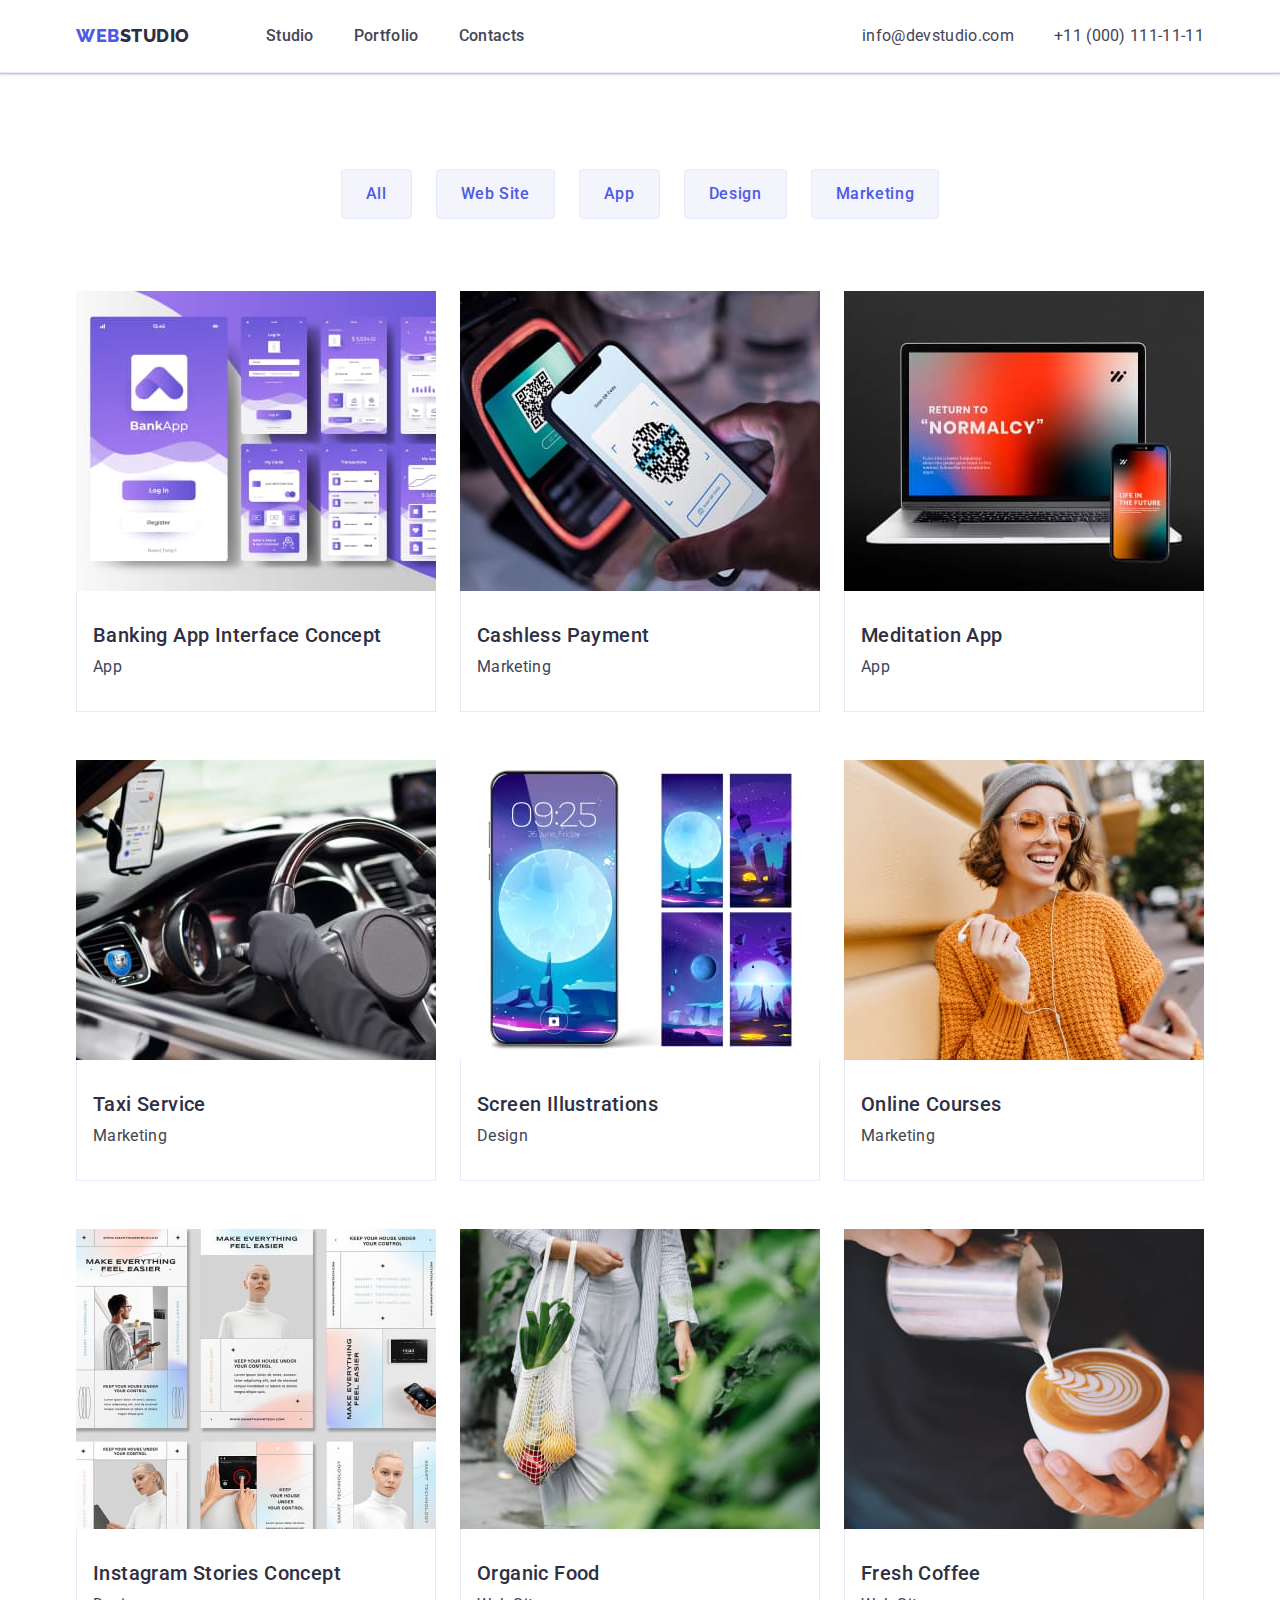
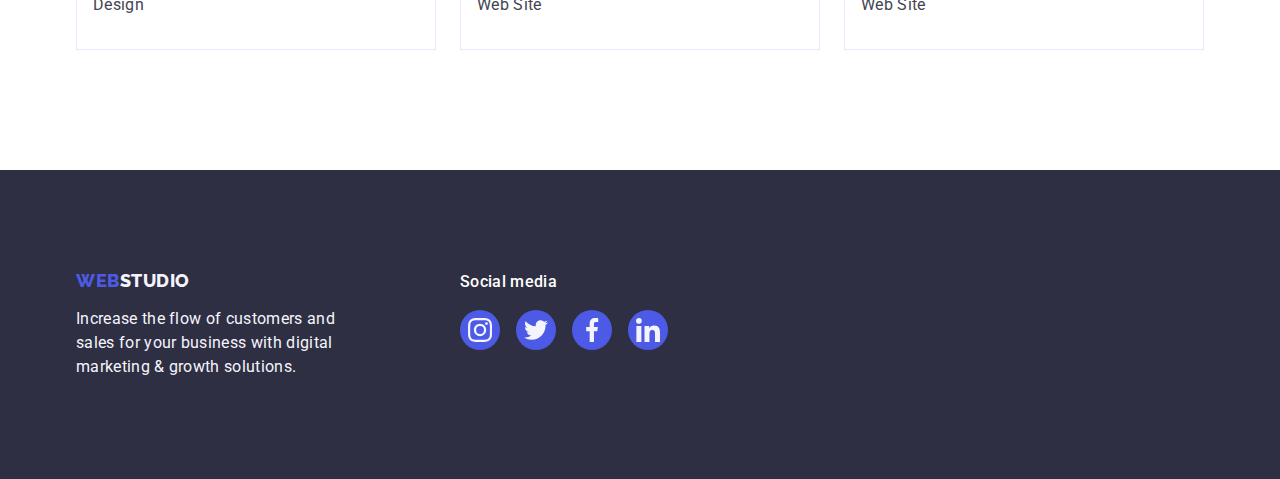
==== portfolio.html @ 44d7fd20 "Initial commit" ====
<!DOCTYPE html>
<html lang="en">
  <head>
    <meta charset="UTF-8" />
    <meta http-equiv="X-UA-Compatible" content="IE=edge" />
    <meta name="viewport" content="width=device-width, initial-scale=1.0" />
    <title>Portfolio</title>
    <link
      rel="stylesheet"
      href="https://cdn.jsdelivr.net/npm/modern-normalize@1.1.0/modern-normalize.min.css"
    />
    <link rel="preconnect" href="https://fonts.googleapis.com" />
    <link rel="preconnect" href="https://fonts.gstatic.com" crossorigin />
    <link
      href="https://fonts.googleapis.com/css2?family=Raleway:wght@800&family=Roboto:wght@400;500;700;900&display=swap"
      rel="stylesheet"
    />
    <link rel="stylesheet" href="./css/styles.css" />
  </head>
  <body>
    <!-- Header -->
    <header class="header">
      <div class="container container-nav">
        <nav class="main-nav">
          <!-- Logo -->
          <a class="link logo" href="./index.html"
            >Web<span class="logo-dark">Studio</span></a
          >
          <!-- Navigation -->
          <ul class="list site-nav">
            <li class="item"><a class="link" href="./index.html">Studio</a></li>
            <li class="item">
              <a class="link" href="./portfolio.html">Portfolio</a>
            </li>
            <li class="item"><a class="link" href="">Contacts</a></li>
          </ul>
        </nav>
        <!-- Contacts -->
        <address class="address container-address">
          <ul class="list address-list">
            <li class="item">
              <a class="link" href="mailto:info@devstudio.com"
                >info@devstudio.com</a
              >
            </li>
            <li class="item">
              <a class="link" href="tel:+110001111111">+11 (000) 111-11-11</a>
            </li>
          </ul>
        </address>
      </div>
    </header>
    <main>
      <section class="section portfolio-section">
        <!-- Page filter -->
        <div class="container">
          <h1 class="section-title visually-hidden">Page Filter</h1>
          <ul class="list filter-list">
            <li><button class="button" type="button">All</button></li>
            <li><button class="button" type="button">Web Site</button></li>
            <li><button class="button" type="button">App</button></li>
            <li><button class="button" type="button">Design</button></li>
            <li><button class="button" type="button">Marketing</button></li>
          </ul>

          <!-- Work examples -->
          <ul class="list portfolio-list">
            <li class="portfolio-item">
              <a class="link portfolio-link" href="">
                <img
                  src="./images/portfolio-images/portf-img-1.jpg"
                  alt="Example of a banking app interface"
                  width="360"
                  height="300"
                />
                <div class="portfolio-descr">
                  <h2 class="sub-title">Banking App Interface Concept</h2>
                  <p class="text">App</p>
                </div>
              </a>
            </li>
            <li class="portfolio-item">
              <a class="link portfolio-link" href="">
                <img
                  src="./images/portfolio-images/portf-img-2.jpg"
                  alt="Example of a cashless payment service"
                  width="360"
                  height="300"
                />
                <div class="portfolio-descr">
                  <h2 class="sub-title">Cashless Payment</h2>
                  <p class="text">Marketing</p>
                </div>
              </a>
            </li>
            <li class="portfolio-item">
              <a class="link portfolio-link" href="">
                <img
                  src="./images/portfolio-images/portf-img-3.jpg"
                  alt="Example of a meditation app"
                  width="360"
                  height="300"
                />
                <div class="portfolio-descr">
                  <h2 class="sub-title">Meditation App</h2>
                  <p class="text">App</p>
                </div>
              </a>
            </li>
            <li class="portfolio-item">
              <a class="link portfolio-link" href="">
                <img
                  src="./images/portfolio-images/portf-img-4.jpg"
                  alt="Example of a taxi service page"
                  width="360"
                  height="300"
                />
                <div class="portfolio-descr">
                  <h2 class="sub-title">Taxi Service</h2>
                  <p class="text">Marketing</p>
                </div>
              </a>
            </li>
            <li class="portfolio-item">
              <a class="link portfolio-link" href="">
                <img
                  src="./images/portfolio-images/portf-img-5.jpg"
                  alt="Example of screen illustration designs"
                  width="360"
                  height="300"
                />
                <div class="portfolio-descr">
                  <h2 class="sub-title">Screen Illustrations</h2>
                  <p class="text">Design</p>
                </div>
              </a>
            </li>
            <li class="portfolio-item">
              <a class="link portfolio-link" href="">
                <img
                  src="./images/portfolio-images/portf-img-6.jpg"
                  alt="Example of a page online courses"
                  width="360"
                  height="300"
                />
                <div class="portfolio-descr">
                  <h2 class="sub-title">Online Courses</h2>
                  <p class="text">Marketing</p>
                </div>
              </a>
            </li>
            <li class="portfolio-item">
              <a class="link portfolio-link" href="">
                <img
                  src="./images/portfolio-images/portf-img-7.jpg"
                  alt="Example of a Instagram stories concept"
                  width="360"
                  height="300"
                />
                <div class="portfolio-descr">
                  <h2 class="sub-title">Instagram Stories Concept</h2>
                  <p class="text">Design</p>
                </div>
              </a>
            </li>
            <li class="portfolio-item">
              <a class="link portfolio-link" href="">
                <img
                  src="./images/portfolio-images/portf-img-8.jpg"
                  alt="Example of a website Organic Food"
                  width="360"
                  height="300"
                />
                <div class="portfolio-descr">
                  <h2 class="sub-title">Organic Food</h2>
                  <p class="text">Web Site</p>
                </div>
              </a>
            </li>
            <li class="portfolio-item">
              <a class="link portfolio-link" href="">
                <img
                  src="./images/portfolio-images/portf-img-9.jpg"
                  alt="Example of a website Fresh Coffee"
                  width="360"
                  height="300"
                />
                <div class="portfolio-descr">
                  <h2 class="sub-title">Fresh Coffee</h2>
                  <p class="text">Web Site</p>
                </div>
              </a>
            </li>
          </ul>
        </div>
      </section>
    </main>
    <!-- Footer section -->
    <footer class="footer">
      <div class="container footer-content">
        <div>
          <a class="link logo" href="./index.html">
            Web<span class="logo-light">Studio</span>
          </a>
          <p class="footer-text">
            Increase the flow of customers and sales for your business with
            digital marketing & growth solutions.
          </p>
        </div>
        <div>
          <h3 class="socials-footer-header">Social media</h3>
          <!-- Socials -->
          <ul class="list footer-socials">
            <li class="footer-socials-item">
              <a class="link footer-socials-link" href="">
                <svg class="footer-socials-icon" width="24" height="24">
                  <use href="./images/icon.svg#instagram"></use>
                </svg>
              </a>
            </li>
            <li class="footer-socials-item">
              <a class="link footer-socials-link" href="">
                <svg class="footer-socials-icon" width="24" height="24">
                  <use href="./images/icon.svg#twitter"></use>
                </svg>
              </a>
            </li>
            <li class="footer-socials-item">
              <a class="link footer-socials-link" href="">
                <svg class="footer-socials-icon" width="24" height="24">
                  <use href="./images/icon.svg#facebook"></use>
                </svg>
              </a>
            </li>
            <li class="footer-socials-item">
              <a class="link footer-socials-link" href="">
                <svg class="footer-socials-icon" width="24" height="24">
                  <use href="./images/icon.svg#linkedin"></use>
                </svg>
              </a>
            </li>
          </ul>
          <!-- Socials end -->
        </div>
      </div>
    </footer>
  </body>
</html>
---- css/styles.css ----
/*
  |============================
  | Root properties
  |============================
*/
:root {
    /* Colors */
    --text-color: #434455;
    --dark-color: #2E2F42;
    --subtle-text: #8E8F99;
    --white-color: #FFFFFF;
    --cloud-color: #F4F4FD;
    --cornflower-accent: #E7E9FC;
    --primary-brand: #4D5AE5;
    --pressed-state-color: #404BBF;
    --success-color: #31D0AA;

}

/*
  |============================
  | Global styles
  |============================
*/
body {
    font-family: "Roboto", sans-serif;
    color: var(--text-color);
    background-color: var(--white-color);
}

/* Global reset */
h1,
h2,
h3,
h4,
h5,
h6,
p {
    margin-top: 0;
    margin-bottom: 0;
}

img {
    display:block;
    max-width: 100%;
    height: auto;
}

/* Global link styles */
.link {
    text-decoration: none;
    color: currentColor;
}

/* Global list styles */
.list {
    list-style: none;
    margin-top: 0;
    margin-bottom: 0;
    padding-left: 0;
}

/* Global container styles */
.container {
    width: 1158px;
    padding-left: 15px;
    padding-right: 15px;
    margin-left: auto;
    margin-right: auto;
}

/* Global button styles*/
.button {
    border: 1px solid var(--cornflower-accent);
    border-radius: 4px;
    padding: 12px 24px;

    text-align: center;
    font-family: inherit;
    font-size: 16px;
    font-weight: 500;
    letter-spacing: 0.04em;
    line-height: 1.5;
    cursor: pointer;

    color: var(--primary-brand);
    background-color: var(--cloud-color);
}

/* Global section styles */
.section {
    padding-top: 120px;
    padding-bottom: 120px;
}

.section-title {
    margin-bottom: 72px;

    font-weight: 700;
    font-size: 36px;
    line-height: 1.1;
    text-transform: capitalize;
    text-align: center;
    color: var(--dark-color);
}

/* Global logo styles */
.logo {
    font-family: "Raleway", sans-serif;
    font-weight: 800;
    font-size: 18px;
    line-height: 1.17;
    letter-spacing: 0.03em;
    text-transform: uppercase;
    align-items: center;
    color: var(--primary-brand);
}

.logo-dark {
    color: var(--dark-color);
}

.logo-light {
    color: var(--cloud-color)
}

/* Global sub-title styles */
.sub-title {
    margin-bottom: 8px;
    font-weight: 500;
    font-size: 20px;
    line-height: 1.2;
    letter-spacing: 0.02em;
    color: var(--dark-color);
}

/* Global text styles */
.text {
    line-height: 1.5;
    letter-spacing: 0.02em;
    color: var(--text-color);
}

/* Global footer styles */
.footer {
    padding-top: 100px;
    padding-bottom: 100px;
    background-color: var(--dark-color);
}

/* Hidden headers */
.visually-hidden {
    position: absolute;
    width: 1px;
    height: 1px;
    margin: -1px;
    border: 0;
    padding: 0;

    white-space: nowrap;
    clip-path: inset(100%);
    clip: rect(0 0 0 0);
    overflow: hidden;
}

/*
  |============================
  | Index styles
  |============================
*/
/* Site nav*/
.header {
    border-bottom: 1px solid var(--cornflower-accent);
    box-shadow: 
        0px 2px 1px rgba(46, 47, 66, 0.08), 
        0px 1px 1px rgba(46, 47, 66, 0.16), 
        0px 1px 6px rgba(46, 47, 66, 0.08);
}

.container-nav {
    display: flex;
    align-items: center;
}

.main-nav {
    display: flex;
    align-items: center;
}
.logo {
    margin-right: 76px;
}

.site-nav {
    display: flex;
    /* margin-left: 76px; */
    gap: 40px;
}

/* .site-nav .item:not(:last-child) {
    margin-right: 40px;
} */

.site-nav .link {
    display: block;
    padding-top: 24px;
    padding-bottom: 24px;

    font-weight: 500;
    line-height: 1.5;
    letter-spacing: 0.02em;
}

.site-nav .link:hover,
.link:focus {
    color: var(--pressed-state-color);
}

/* Contacts */
.container-address {
    display: flex;
    margin-left: auto;
}

.address-list {
    display: flex;
    gap: 40px;
}

/* .address-list .item + .item {
    margin-left: 40px;
} */

.address {
    font-style: normal;
}

.address .link {
    line-height: 1.5;
    letter-spacing: 0.02em;
}

.address .link:hover,
.link:focus {
    color: var(--pressed-state-color)
}

/* Hero */
.hero {
    max-width: 1440px;
    margin-left: auto;
    margin-right: auto;
    padding-top: 188px;
    padding-bottom: 188px;

    background-image: linear-gradient(rgba(46, 47, 66, 0.7), 
    rgba(46, 47, 66, 0.7)), 
    url(../images/hero-image/people-office.jpg);
    background-color: var(--dark-color);
    background-repeat: no-repeat;
    background-position: center;
    background-size: cover;
    
}

.hero-title {
    display: block;
    margin-left: auto;
    margin-right: auto;
    margin-bottom: 48px;
    max-width: 496px; 

    font-weight: 700;
    font-size: 56px;
    line-height: 1.07;
    text-align: center;
    letter-spacing: 0.02em;
    color: var(--white-color);
}

.hero .button {
    display: block;
    margin-left: auto;
    margin-right: auto;
    min-width: 169px;
    height: 56px;
    border: none;

    color: var(--white-color);
    background-color: var(--primary-brand);
}

.hero .button:hover,
.button:focus {
    background-color: var(--pressed-state-color)
}

/* Benefits */
.benefits-section {
    padding-bottom: 0;
    padding-left: 0;
    padding-right: 0;
}

.benefits-list {
    display: flex;
    flex-wrap: wrap;
    gap: 24px;
}

.benefits-descr {
    flex-basis: calc((100% - 72px) / 4);
}

.benefits-bgc-icon {
    display: flex;
    justify-content: center;
    align-items: center;
    
    margin-bottom: 8px;
    width: 264px;
    height: 112px;

    background-color: var(--cloud-color);
    border-radius: 4px;
}

/* Services */
.services-list {
    display: flex;
    flex-wrap: wrap;
    gap: 24px;
}

.services-descr {
    flex-basis: calc((100% - 48px) / 3);
}

/* Team */
.team-section {
    background-color: var(--cloud-color);
}

.team-list {
    display: flex;
    flex-wrap: wrap;
    gap: 24px;
}

.team-list .team-card {
    flex-basis: calc((100% - 72px) / 4);
}

.team-card {
    background-color: var(--white-color);
    border-top-left-radius: 0px;
    border-top-right-radius: 0px;
    border-bottom-right-radius: 4px;
    border-bottom-left-radius: 4px;
    box-shadow:
        0px 1px 6px rgba(46, 47, 66, 0.08),
        0px 1px 1px rgba(46, 47, 66, 0.16),
        0px 2px 1px rgba(46, 47, 66, 0.08);
}

.team-descr {
    padding-top: 32px;
    padding-bottom: 32px;
    padding-left: 0;
    padding-right: 0; 
}

.team-list .sub-title {
    text-align: center;
}

.member-descr {
    text-align: center;
    margin-bottom: 8px;
}

/* Socials icons */
.socials-list {
    display: flex;
    justify-content: center;
    gap: 24px;
}

.socials-link {
    display: flex;
    justify-content: center;
    align-items: center;

    width: 40px;
    height: 40px;

    background-color: var(--primary-brand);
    border-radius: 50%;
}

.socials-icon {
    fill: var(--cloud-color);
}

.socials-link:hover,
.socials-link:focus {
    background-color: var(--pressed-state-color);
}

/* Customers section */
.customers-list {
    display: flex;
    justify-content: center;
    align-items: center;
    gap: 24px;
}

.customers-item {
    width: calc((100% - 120px) / 6);
    height: 88px;
}

.customers-link {
    display: flex;
    justify-content: center;
    align-items: center;

    padding: 16px 32px;
    height: 100%;


    color: var(--subtle-text);
    border: 1px solid var(--subtle-text);
    border-radius: 4px;
}

.customers-icon {
    fill: currentColor;
}

.customers-link:hover,
.customers-link:focus {
    border: 1px solid var(--pressed-state-color);
    color: var(--pressed-state-color);
}


/* Footer section */
.footer-content {
    display: flex;
    align-items: baseline;
    gap: 120px;
}

.footer .logo {
    display: inline-block;

    margin-bottom: 16px;
}
.footer-text {
    display: block;
    margin-right: auto;

    width: 264px;

    line-height: 1.5;
    letter-spacing: 0.02em;
    color: var(--cloud-color);
}

.socials-footer-header {
    margin-bottom: 16px;

    font-weight: 500;
    font-size: 16px;
    line-height: 0.5;
    letter-spacing: 0.02em;
    line-height: 1.5;

    color: var(--white-color);
}

/* Footer socials */
.footer-socials {
    display: flex;
    justify-content: center;
    gap: 16px;
}

.footer-socials-link {
    display: flex;
    justify-content: center;
    align-items: center;

    width: 40px;
    height: 40px;

    background-color: var(--primary-brand);
    border-radius: 50%;
}

.footer-socials-icon {
    fill: var(--cloud-color);
}

.footer-socials-link:hover,
.footer-socials-link:focus {
    background-color: var(--success-color);
}

/*
  |============================
  | Portfolio styles
  |============================
*/
.portfolio-section {
    padding-top: 96px;
    padding-bottom: 120px;
}

/* Page filter */
.filter-list {
    display: flex;
    justify-content: center;
    gap: 24px;

    margin-bottom: 72px;
}

.filter-list .button:hover,
.button:focus {
    border-radius: 4px;
    border: 1px solid transparent;
    box-shadow: 0px 3px 1px rgba(0, 0, 0, 0.1), 0px 2px 1px rgba(0, 0, 0, 0.08), 0px 2px 2px rgba(0, 0, 0, 0.12);
    
    color: var(--white-color);
    background-color: var(--pressed-state-color);
}

/* Work examples */
.portfolio-link {
    display: block;
}

.portfolio-link:hover,
.portfolio-link:focus {
    box-shadow:
        0px 1px 6px rgba(46, 47, 66, 0.08),
        0px 1px 1px rgba(46, 47, 66, 0.16),
        0px 2px 1px rgba(46, 47, 66, 0.08);
}

.portfolio-list {
    display: flex;
    flex-wrap: wrap;
    row-gap: 48px;
    column-gap: 24px;
}

.portfolio-item {
    flex-basis: calc((100% - 48px) / 3);
}

.portfolio-descr {
    padding-top: 32px;
    padding-bottom: 32px;
    padding-right: 16px;
    padding-left: 16px;

    border: 1px solid var(--cornflower-accent);
    border-top: none;
}
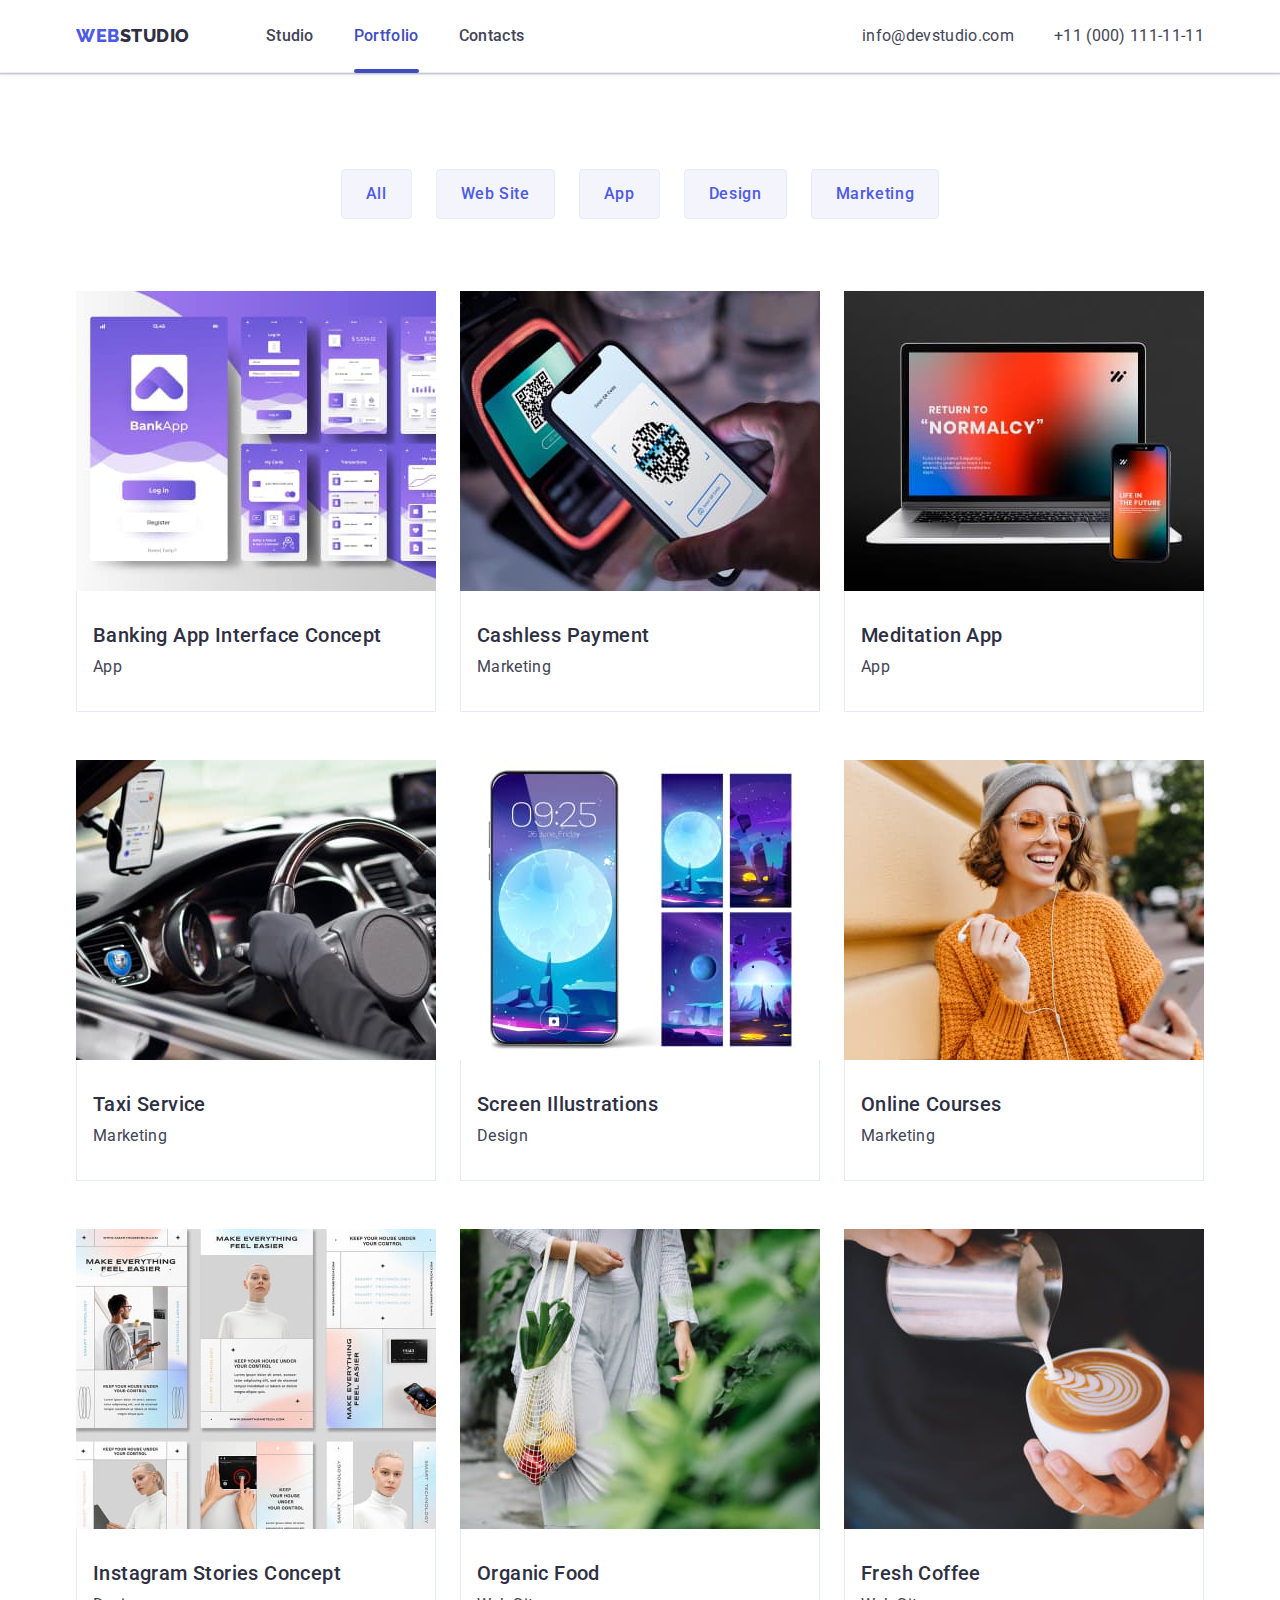
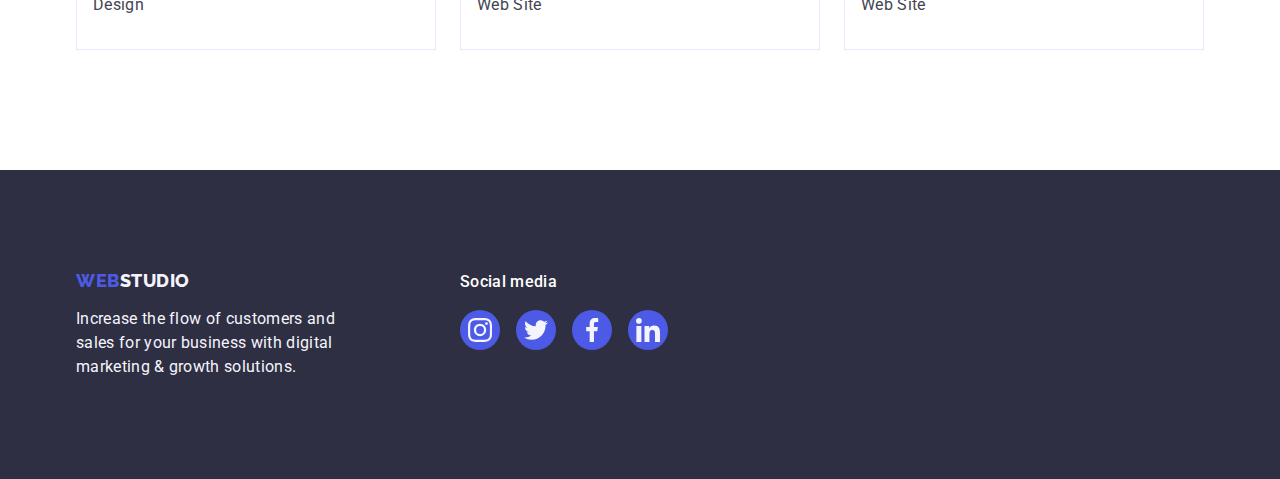
==== commit d7f7438c: "hw-05 commit 2" ====
--- a/portfolio.html
+++ b/portfolio.html
@@ -24,13 +24,13 @@
         <nav class="main-nav">
           <!-- Logo -->
           <a class="link logo" href="./index.html"
-            >Web<span class="logo-dark">Studio</span></a
-          >
+            >Web<span class="logo-dark">Studio</span>
+          </a>
           <!-- Navigation -->
           <ul class="list site-nav">
             <li class="item"><a class="link" href="./index.html">Studio</a></li>
             <li class="item">
-              <a class="link" href="./portfolio.html">Portfolio</a>
+              <a class="link current" href="./portfolio.html">Portfolio</a>
             </li>
             <li class="item"><a class="link" href="">Contacts</a></li>
           </ul>
@@ -40,8 +40,8 @@
           <ul class="list address-list">
             <li class="item">
               <a class="link" href="mailto:info@devstudio.com"
-                >info@devstudio.com</a
-              >
+                >info@devstudio.com
+              </a>
             </li>
             <li class="item">
               <a class="link" href="tel:+110001111111">+11 (000) 111-11-11</a>
@@ -62,17 +62,25 @@
             <li><button class="button" type="button">Design</button></li>
             <li><button class="button" type="button">Marketing</button></li>
           </ul>
-
           <!-- Work examples -->
           <ul class="list portfolio-list">
             <li class="portfolio-item">
               <a class="link portfolio-link" href="">
-                <img
-                  src="./images/portfolio-images/portf-img-1.jpg"
-                  alt="Example of a banking app interface"
-                  width="360"
-                  height="300"
-                />
+                <div class="product-wrapper">
+                  <img
+                    src="./images/portfolio-images/portf-img-1.jpg"
+                    alt="Example of a banking app interface"
+                    width="360"
+                    height="300"
+                  />
+                  <div class="overlay">
+                    <p class="overlay-descr">
+                      14 Stylish and User-Friendly App Design Concepts · Task
+                      Manager App · Calorie Tracker App · Exotic Fruit Ecommerce
+                      App · Cloud Storage App
+                    </p>
+                  </div>
+                </div>
                 <div class="portfolio-descr">
                   <h2 class="sub-title">Banking App Interface Concept</h2>
                   <p class="text">App</p>
@@ -81,12 +89,21 @@
             </li>
             <li class="portfolio-item">
               <a class="link portfolio-link" href="">
-                <img
-                  src="./images/portfolio-images/portf-img-2.jpg"
-                  alt="Example of a cashless payment service"
-                  width="360"
-                  height="300"
-                />
+                <div class="product-wrapper">
+                  <img
+                    src="./images/portfolio-images/portf-img-2.jpg"
+                    alt="Example of a banking app interface"
+                    width="360"
+                    height="300"
+                  />
+                  <div class="overlay">
+                    <p class="overlay-descr">
+                      14 Stylish and User-Friendly App Design Concepts · Task
+                      Manager App · Calorie Tracker App · Exotic Fruit Ecommerce
+                      App · Cloud Storage App
+                    </p>
+                  </div>
+                </div>
                 <div class="portfolio-descr">
                   <h2 class="sub-title">Cashless Payment</h2>
                   <p class="text">Marketing</p>
@@ -95,12 +112,21 @@
             </li>
             <li class="portfolio-item">
               <a class="link portfolio-link" href="">
-                <img
-                  src="./images/portfolio-images/portf-img-3.jpg"
-                  alt="Example of a meditation app"
-                  width="360"
-                  height="300"
-                />
+                <div class="product-wrapper">
+                  <img
+                    src="./images/portfolio-images/portf-img-3.jpg"
+                    alt="Example of a banking app interface"
+                    width="360"
+                    height="300"
+                  />
+                  <div class="overlay">
+                    <p class="overlay-descr">
+                      14 Stylish and User-Friendly App Design Concepts · Task
+                      Manager App · Calorie Tracker App · Exotic Fruit Ecommerce
+                      App · Cloud Storage App
+                    </p>
+                  </div>
+                </div>
                 <div class="portfolio-descr">
                   <h2 class="sub-title">Meditation App</h2>
                   <p class="text">App</p>
@@ -109,12 +135,21 @@
             </li>
             <li class="portfolio-item">
               <a class="link portfolio-link" href="">
-                <img
-                  src="./images/portfolio-images/portf-img-4.jpg"
-                  alt="Example of a taxi service page"
-                  width="360"
-                  height="300"
-                />
+                <div class="product-wrapper">
+                  <img
+                    src="./images/portfolio-images/portf-img-4.jpg"
+                    alt="Example of a banking app interface"
+                    width="360"
+                    height="300"
+                  />
+                  <div class="overlay">
+                    <p class="overlay-descr">
+                      14 Stylish and User-Friendly App Design Concepts · Task
+                      Manager App · Calorie Tracker App · Exotic Fruit Ecommerce
+                      App · Cloud Storage App
+                    </p>
+                  </div>
+                </div>
                 <div class="portfolio-descr">
                   <h2 class="sub-title">Taxi Service</h2>
                   <p class="text">Marketing</p>
@@ -123,12 +158,21 @@
             </li>
             <li class="portfolio-item">
               <a class="link portfolio-link" href="">
-                <img
-                  src="./images/portfolio-images/portf-img-5.jpg"
-                  alt="Example of screen illustration designs"
-                  width="360"
-                  height="300"
-                />
+                <div class="product-wrapper">
+                  <img
+                    src="./images/portfolio-images/portf-img-5.jpg"
+                    alt="Example of a banking app interface"
+                    width="360"
+                    height="300"
+                  />
+                  <div class="overlay">
+                    <p class="overlay-descr">
+                      14 Stylish and User-Friendly App Design Concepts · Task
+                      Manager App · Calorie Tracker App · Exotic Fruit Ecommerce
+                      App · Cloud Storage App
+                    </p>
+                  </div>
+                </div>
                 <div class="portfolio-descr">
                   <h2 class="sub-title">Screen Illustrations</h2>
                   <p class="text">Design</p>
@@ -137,12 +181,21 @@
             </li>
             <li class="portfolio-item">
               <a class="link portfolio-link" href="">
-                <img
-                  src="./images/portfolio-images/portf-img-6.jpg"
-                  alt="Example of a page online courses"
-                  width="360"
-                  height="300"
-                />
+                <div class="product-wrapper">
+                  <img
+                    src="./images/portfolio-images/portf-img-6.jpg"
+                    alt="Example of a banking app interface"
+                    width="360"
+                    height="300"
+                  />
+                  <div class="overlay">
+                    <p class="overlay-descr">
+                      14 Stylish and User-Friendly App Design Concepts · Task
+                      Manager App · Calorie Tracker App · Exotic Fruit Ecommerce
+                      App · Cloud Storage App
+                    </p>
+                  </div>
+                </div>
                 <div class="portfolio-descr">
                   <h2 class="sub-title">Online Courses</h2>
                   <p class="text">Marketing</p>
@@ -151,12 +204,21 @@
             </li>
             <li class="portfolio-item">
               <a class="link portfolio-link" href="">
-                <img
-                  src="./images/portfolio-images/portf-img-7.jpg"
-                  alt="Example of a Instagram stories concept"
-                  width="360"
-                  height="300"
-                />
+                <div class="product-wrapper">
+                  <img
+                    src="./images/portfolio-images/portf-img-7.jpg"
+                    alt="Example of a banking app interface"
+                    width="360"
+                    height="300"
+                  />
+                  <div class="overlay">
+                    <p class="overlay-descr">
+                      14 Stylish and User-Friendly App Design Concepts · Task
+                      Manager App · Calorie Tracker App · Exotic Fruit Ecommerce
+                      App · Cloud Storage App
+                    </p>
+                  </div>
+                </div>
                 <div class="portfolio-descr">
                   <h2 class="sub-title">Instagram Stories Concept</h2>
                   <p class="text">Design</p>
@@ -165,12 +227,21 @@
             </li>
             <li class="portfolio-item">
               <a class="link portfolio-link" href="">
-                <img
-                  src="./images/portfolio-images/portf-img-8.jpg"
-                  alt="Example of a website Organic Food"
-                  width="360"
-                  height="300"
-                />
+                <div class="product-wrapper">
+                  <img
+                    src="./images/portfolio-images/portf-img-8.jpg"
+                    alt="Example of a banking app interface"
+                    width="360"
+                    height="300"
+                  />
+                  <div class="overlay">
+                    <p class="overlay-descr">
+                      14 Stylish and User-Friendly App Design Concepts · Task
+                      Manager App · Calorie Tracker App · Exotic Fruit Ecommerce
+                      App · Cloud Storage App
+                    </p>
+                  </div>
+                </div>
                 <div class="portfolio-descr">
                   <h2 class="sub-title">Organic Food</h2>
                   <p class="text">Web Site</p>
@@ -179,12 +250,21 @@
             </li>
             <li class="portfolio-item">
               <a class="link portfolio-link" href="">
-                <img
-                  src="./images/portfolio-images/portf-img-9.jpg"
-                  alt="Example of a website Fresh Coffee"
-                  width="360"
-                  height="300"
-                />
+                <div class="product-wrapper">
+                  <img
+                    src="./images/portfolio-images/portf-img-9.jpg"
+                    alt="Example of a banking app interface"
+                    width="360"
+                    height="300"
+                  />
+                  <div class="overlay">
+                    <p class="overlay-descr">
+                      14 Stylish and User-Friendly App Design Concepts · Task
+                      Manager App · Calorie Tracker App · Exotic Fruit Ecommerce
+                      App · Cloud Storage App
+                    </p>
+                  </div>
+                </div>
                 <div class="portfolio-descr">
                   <h2 class="sub-title">Fresh Coffee</h2>
                   <p class="text">Web Site</p>
--- a/css/styles.css
+++ b/css/styles.css
@@ -11,9 +11,12 @@
     --white-color: #FFFFFF;
     --cloud-color: #F4F4FD;
     --cornflower-accent: #E7E9FC;
+    --modal-bcg: #FCFCFC;
     --primary-brand: #4D5AE5;
     --pressed-state-color: #404BBF;
     --success-color: #31D0AA;
+
+
 
 }
 
@@ -41,7 +44,8 @@
 }
 
 img {
-    display:block;
+    display: block;
+
     max-width: 100%;
     height: auto;
 }
@@ -54,26 +58,30 @@
 
 /* Global list styles */
 .list {
-    list-style: none;
     margin-top: 0;
     margin-bottom: 0;
     padding-left: 0;
+
+    list-style: none;
 }
 
 /* Global container styles */
 .container {
     width: 1158px;
+
     padding-left: 15px;
     padding-right: 15px;
     margin-left: auto;
     margin-right: auto;
+  
 }
 
 /* Global button styles*/
 .button {
+    padding: 12px 24px;
+
+    border-radius: 4px;
     border: 1px solid var(--cornflower-accent);
-    border-radius: 4px;
-    padding: 12px 24px;
 
     text-align: center;
     font-family: inherit;
@@ -91,6 +99,8 @@
 .section {
     padding-top: 120px;
     padding-bottom: 120px;
+    margin-left: auto;
+    margin-right: auto;
 }
 
 .section-title {
@@ -101,6 +111,7 @@
     line-height: 1.1;
     text-transform: capitalize;
     text-align: center;
+
     color: var(--dark-color);
 }
 
@@ -113,6 +124,7 @@
     letter-spacing: 0.03em;
     text-transform: uppercase;
     align-items: center;
+
     color: var(--primary-brand);
 }
 
@@ -127,10 +139,12 @@
 /* Global sub-title styles */
 .sub-title {
     margin-bottom: 8px;
+
     font-weight: 500;
     font-size: 20px;
     line-height: 1.2;
     letter-spacing: 0.02em;
+
     color: var(--dark-color);
 }
 
@@ -138,6 +152,7 @@
 .text {
     line-height: 1.5;
     letter-spacing: 0.02em;
+
     color: var(--text-color);
 }
 
@@ -145,12 +160,14 @@
 .footer {
     padding-top: 100px;
     padding-bottom: 100px;
+
     background-color: var(--dark-color);
 }
 
 /* Hidden headers */
 .visually-hidden {
     position: absolute;
+
     width: 1px;
     height: 1px;
     margin: -1px;
@@ -186,22 +203,20 @@
     display: flex;
     align-items: center;
 }
+
 .logo {
     margin-right: 76px;
 }
 
 .site-nav {
     display: flex;
-    /* margin-left: 76px; */
     gap: 40px;
 }
-
-/* .site-nav .item:not(:last-child) {
-    margin-right: 40px;
-} */
 
 .site-nav .link {
     display: block;
+    position: relative;
+
     padding-top: 24px;
     padding-bottom: 24px;
 
@@ -215,9 +230,28 @@
     color: var(--pressed-state-color);
 }
 
+.current {
+    color: var(--pressed-state-color);
+}
+
+.current::after {
+    content: "";
+    position: absolute;
+    bottom: -1px;
+    left: 0;
+    display: block;
+
+    width: 100%;
+    height: 4px;
+
+    border-radius: 2px;
+    background-color: var(--pressed-state-color);
+}
+
 /* Contacts */
 .container-address {
     display: flex;
+
     margin-left: auto;
 }
 
@@ -225,10 +259,6 @@
     display: flex;
     gap: 40px;
 }
-
-/* .address-list .item + .item {
-    margin-left: 40px;
-} */
 
 .address {
     font-style: normal;
@@ -246,11 +276,12 @@
 
 /* Hero */
 .hero {
-    max-width: 1440px;
     margin-left: auto;
     margin-right: auto;
     padding-top: 188px;
     padding-bottom: 188px;
+
+    max-width: 1440px;
 
     background-image: linear-gradient(rgba(46, 47, 66, 0.7), 
     rgba(46, 47, 66, 0.7)), 
@@ -264,27 +295,32 @@
 
 .hero-title {
     display: block;
+
+    max-width: 496px;
+
     margin-left: auto;
     margin-right: auto;
     margin-bottom: 48px;
-    max-width: 496px; 
 
     font-weight: 700;
     font-size: 56px;
     line-height: 1.07;
     text-align: center;
     letter-spacing: 0.02em;
+
     color: var(--white-color);
 }
 
 .hero .button {
     display: block;
+    
+    min-width: 169px;
+    height: 56px;
+
     margin-left: auto;
     margin-right: auto;
-    min-width: 169px;
-    height: 56px;
+    
     border: none;
-
     color: var(--white-color);
     background-color: var(--primary-brand);
 }
@@ -316,10 +352,11 @@
     justify-content: center;
     align-items: center;
     
-    margin-bottom: 8px;
     width: 264px;
     height: 112px;
 
+    margin-bottom: 8px;
+    
     background-color: var(--cloud-color);
     border-radius: 4px;
 }
@@ -424,10 +461,10 @@
     justify-content: center;
     align-items: center;
 
+    height: 100%;
+    
     padding: 16px 32px;
-    height: 100%;
-
-
+    
     color: var(--subtle-text);
     border: 1px solid var(--subtle-text);
     border-radius: 4px;
@@ -456,11 +493,13 @@
 
     margin-bottom: 16px;
 }
+
 .footer-text {
     display: block;
+    
+    width: 264px;
+
     margin-right: auto;
-
-    width: 264px;
 
     line-height: 1.5;
     letter-spacing: 0.02em;
@@ -505,6 +544,75 @@
 .footer-socials-link:hover,
 .footer-socials-link:focus {
     background-color: var(--success-color);
+}
+
+/* Modal */
+.backdrop {
+    position: fixed;
+    top: 0;
+    left: 0;
+    
+    width: 100%;
+    height: 100%;
+
+    background-color: rgba(46, 47, 66, 0.4);
+}
+
+.backdrop.is-hidden {
+    opacity: 0;
+    pointer-events: none;
+}
+
+.modal {
+    position: absolute;
+    top: 50%;
+    left: 50%;
+    transform: translate(-50%, -50%);
+
+    width: 408px;
+    min-height: 576px;
+
+    background-color: var(--modal-bcg);
+    box-shadow: 0px 1px 1px rgba(0, 0, 0, 0.14), 
+    0px 1px 3px rgba(0, 0, 0, 0.12), 
+    0px 2px 1px rgba(0, 0, 0, 0.2);
+    border-radius: 4px;
+}
+
+.modal-close {
+    position: absolute;
+    right: 0;
+    top: 0;
+
+    display: flex;
+    justify-content: center;
+    align-items: center;
+
+    width: 24px;
+    height: 24px;
+    
+    margin-top: 24px;
+    margin-right: 24px;
+
+    background-color: var(--cornflower-accent);
+    border-radius: 50%;
+    border: 1px solid rgba(0, 0, 0, 0.1);
+}
+
+.close-svg {
+    fill: var(--dark-color);
+}
+
+.modal-close:hover,
+.modal-close:focus {
+    background-color: var(--pressed-state-color);
+    border: 1px solid transparent;
+
+}
+
+.modal-close:hover .close-svg,
+.modal-close:focus .close-svg {
+    fill: var(--white-color);
 }
 
 /*
@@ -560,6 +668,39 @@
     flex-basis: calc((100% - 48px) / 3);
 }
 
+.portfolio-item:hover .overlay {
+    transform: translateY(0);
+}
+
+.product-wrapper {
+    position: relative;
+    overflow: hidden;
+}
+
+.overlay {
+    position: absolute;
+    top: 0;
+    left: 0;
+    transform: translateY(100%);
+
+    width: 100%;
+    height: 100%;
+
+    padding-top: 40px;
+    padding-left: 32px;
+    padding-right: 32px;
+
+    background-color: var(--primary-brand);
+}
+
+.overlay-descr {
+    font-weight: 400;
+    font-size: 16px;
+    line-height: 1.5;
+    letter-spacing: 0.02em;
+    color: var(--cloud-color);
+}
+
 .portfolio-descr {
     padding-top: 32px;
     padding-bottom: 32px;
@@ -568,4 +709,5 @@
 
     border: 1px solid var(--cornflower-accent);
     border-top: none;
-}+}
+
